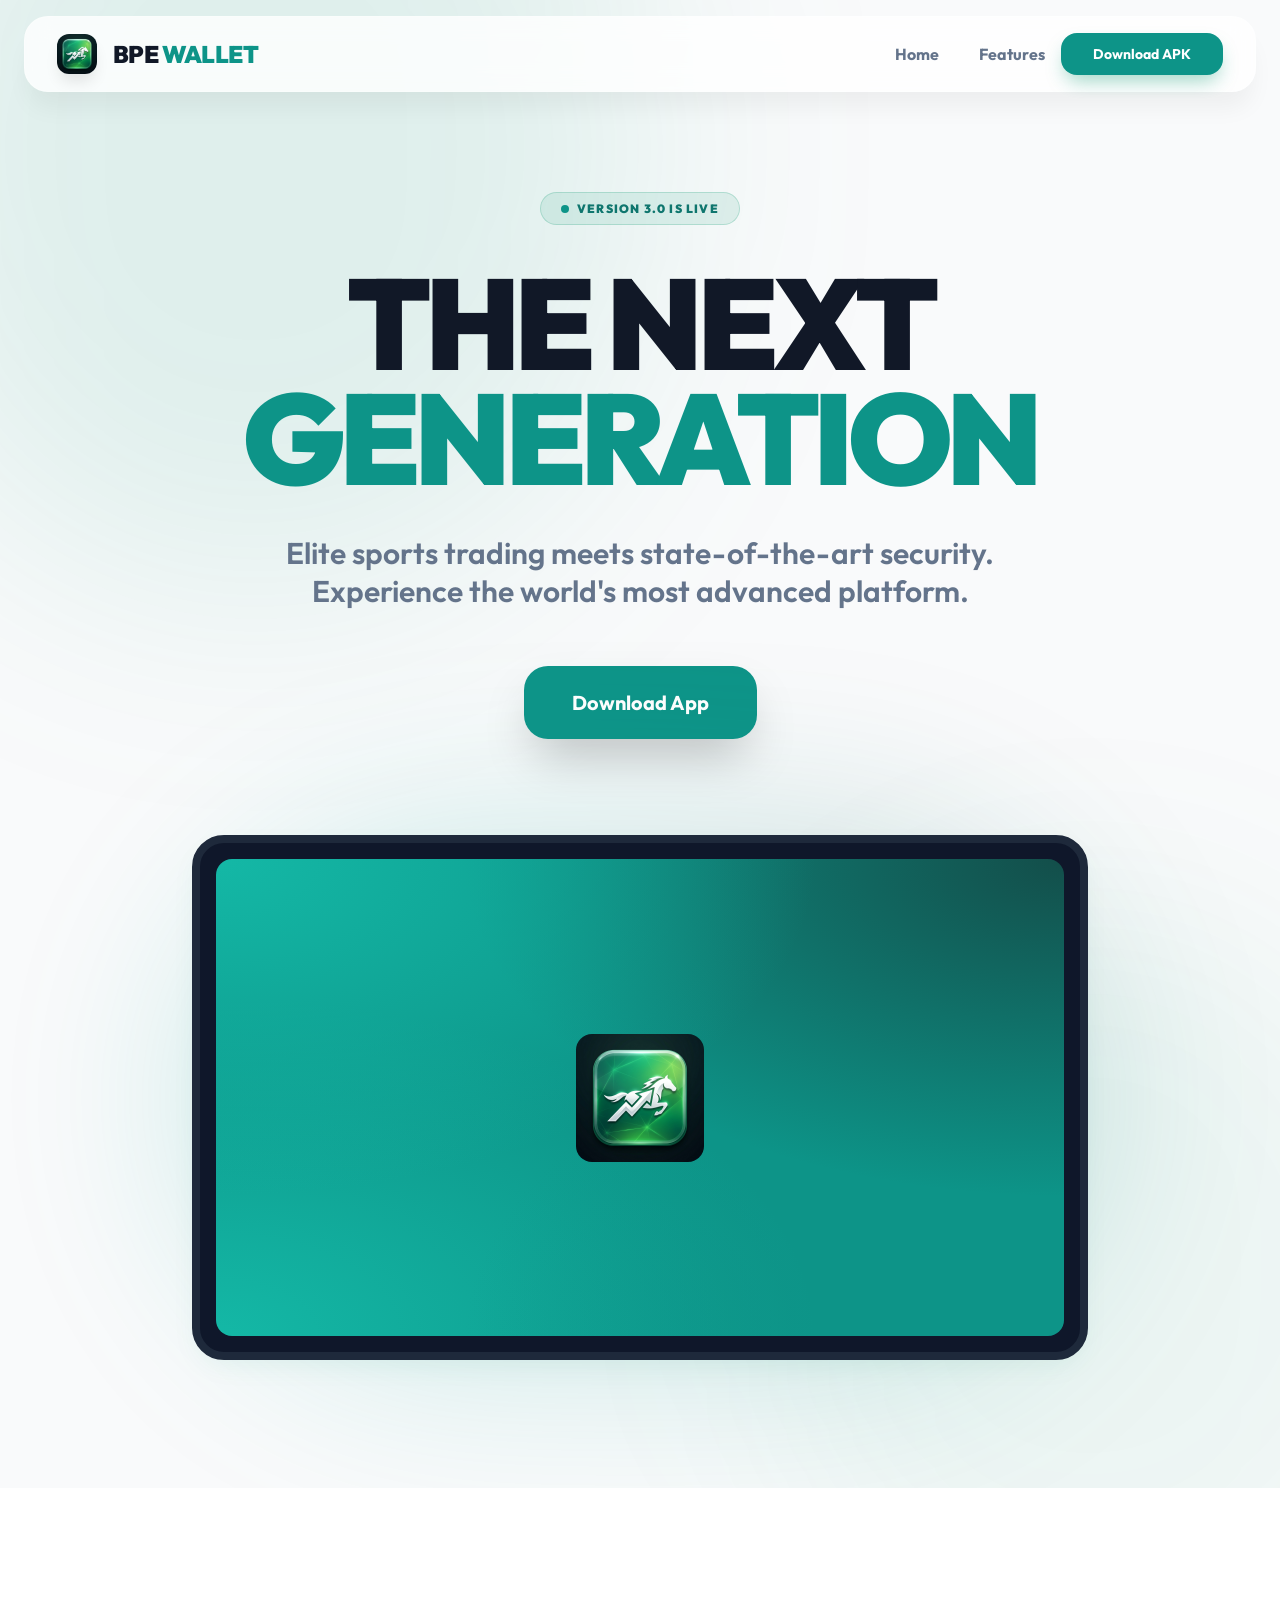
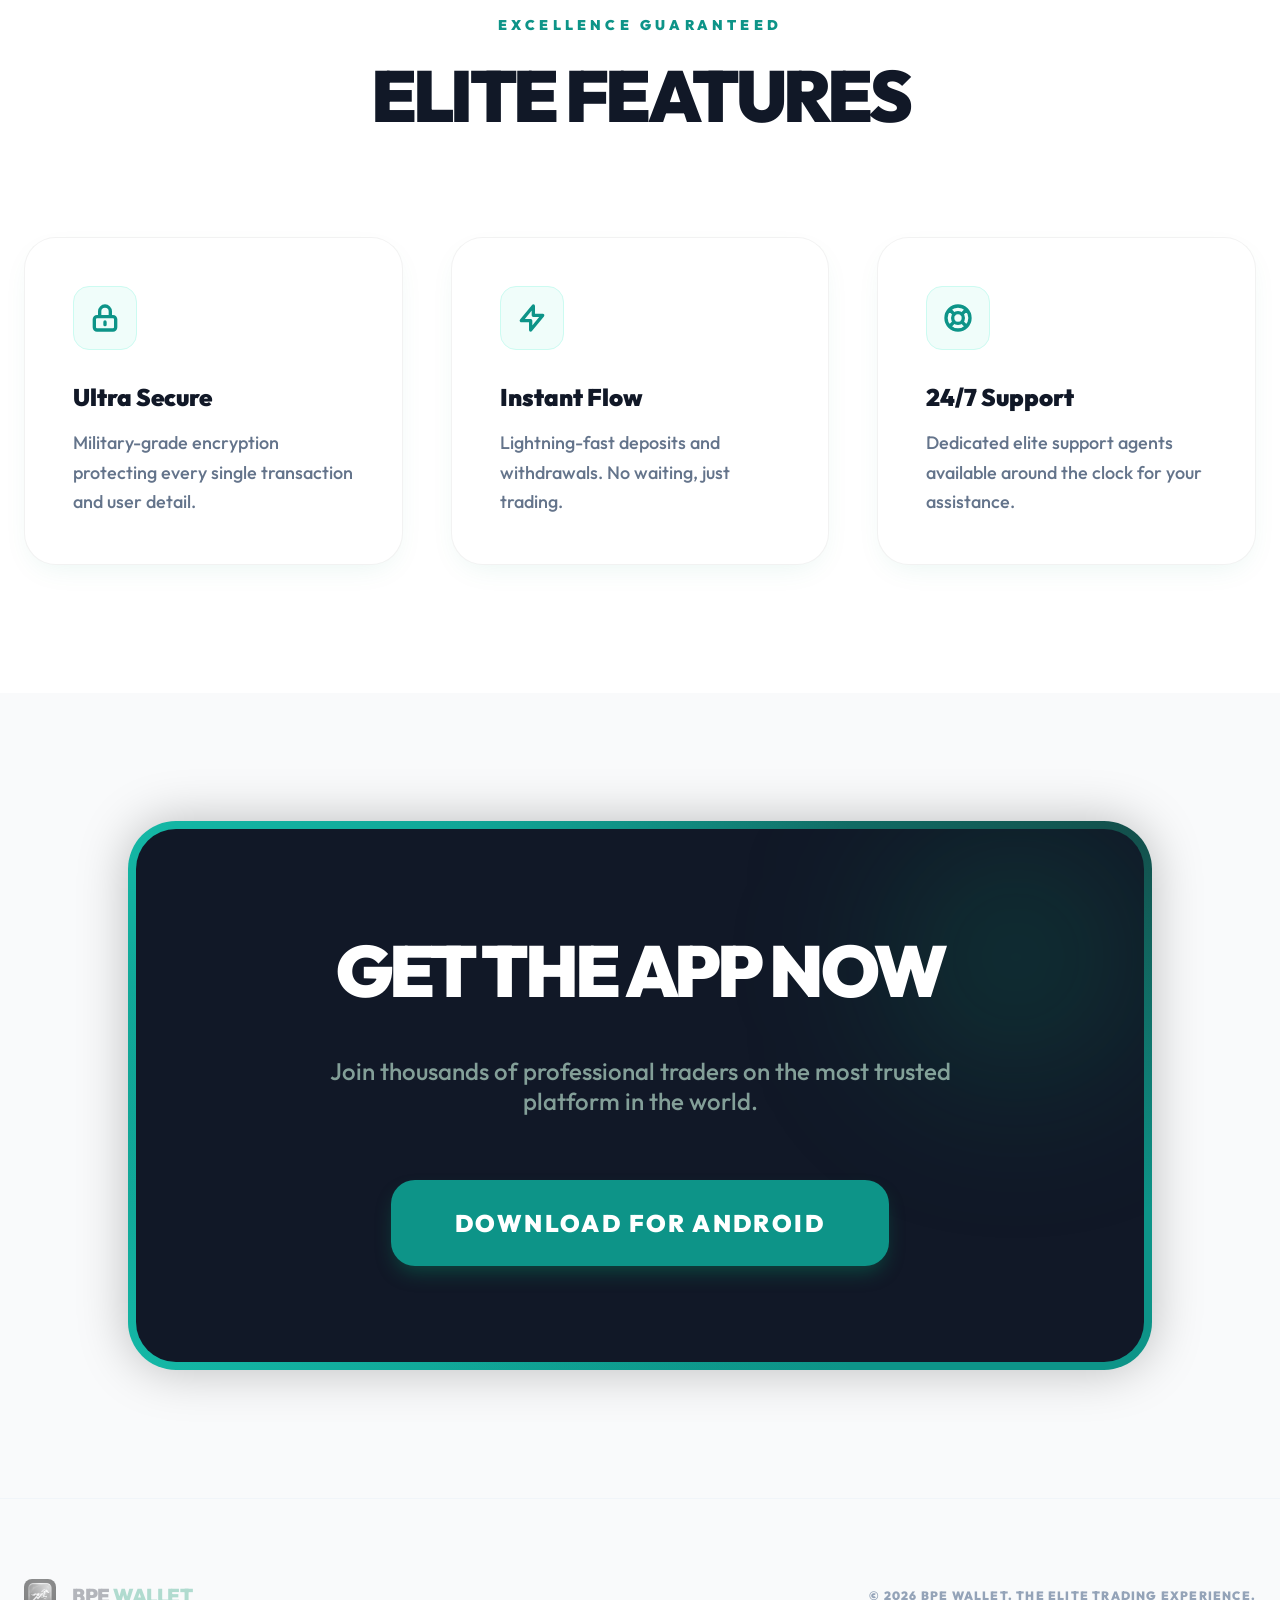
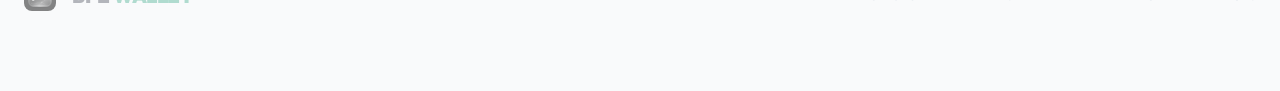
==== index.html @ 465c7e6d "Add files via upload" ====
<!DOCTYPE html>
<html lang="en">
<head>
  <meta charset="UTF-8">
  <meta name="viewport" content="width=device-width, initial-scale=1.0">
  <meta name="description" content="BPE Wallet - The world's most advanced sports trading and betting platform. Premium, secure, and lightning fast.">
  <title>BPE Wallet | Elite Sports Trading</title>
  <link href="https://fonts.googleapis.com/css2?family=Outfit:wght@300;400;500;600;700;800;900&display=swap" rel="stylesheet">
  <link rel="stylesheet" href="styles.css">
</head>
<body>
  <!-- Scripts -->
  <script>
    const APP_CONFIG = {
      name: "BPE Wallet",
      apkUrl: "" // I will add the new APK URL here once you provide it
    };

    function updateDownloadLinks() {
      const downloadButtons = document.querySelectorAll('.apk-download-btn');
      downloadButtons.forEach(btn => {
        btn.href = APP_CONFIG.apkUrl;
      });
    }

    window.addEventListener('DOMContentLoaded', updateDownloadLinks);
  </script>

  <!-- NAVIGATION -->
  <header class="header">
    <div class="container">
      <div class="nav-bar glass">
        <div class="logo-group">
          <img src="betpro_app_icon.png" alt="Logo" class="nav-logo">
          <span class="nav-title">BPE <span class="text-emerald">Wallet</span></span>
        </div>
        <div class="nav-right">
          <nav class="nav-links">
            <a href="#home">Home</a>
            <a href="#features">Features</a>
          </nav>
          <a href="#download" class="apk-download-btn btn-emerald btn-small">Download APK</a>
        </div>
      </div>
    </div>
  </header>

  <!-- HERO SECTION -->
  <section id="home" class="hero">
    <div class="hero-bg-blur top-left"></div>
    <div class="hero-bg-blur bottom-right"></div>

    <div class="container text-center hero-content">
      <div class="badge animate-bounce">
        <span class="badge-dot"></span>
        <span>Version 3.0 is Live</span>
      </div>

      <h1 class="hero-title">
        THE NEXT <br />
        <span class="text-emerald">GENERATION</span>
      </h1>

      <p class="hero-subtitle">
        Elite sports trading meets state-of-the-art security. Experience the world's most advanced platform.
      </p>

      <div class="hero-actions">
        <a href="#download" class="apk-download-btn btn-emerald btn-large">
          Download App
        </a>
      </div>

      <!-- App Mockup Preview -->
      <div class="app-mockup">
        <div class="mesh-gradient mockup-glow animate-pulse-slow"></div>
        <div class="premium-card mockup-card">
          <div class="mockup-screen mesh-gradient">
            <img src="betpro_app_icon.png" class="mockup-logo animate-pulse" alt="App Logo">
          </div>
        </div>
      </div>
    </div>
  </section>

  <!-- FEATURES SECTION -->
  <section id="features" class="features">
    <div class="container">
      <div class="text-center section-header">
        <h3 class="section-subtitle">Excellence Guaranteed</h3>
        <h2 class="section-title">ELITE FEATURES</h2>
      </div>

      <div class="features-grid">
        <div class="premium-card feature-card">
          <div class="feature-icon-wrapper">
            <svg class="feature-icon" fill="none" stroke="currentColor" viewBox="0 0 24 24">
              <path stroke-linecap="round" stroke-linejoin="round" stroke-width="2.5"
                d="M12 15v2m-6 4h12a2 2 0 002-2v-6a2 2 0 00-2-2H6a2 2 0 00-2 2v6a2 2 0 002 2zm10-10V7a4 4 0 00-8 0v4h8z" />
            </svg>
          </div>
          <h4 class="feature-title">Ultra Secure</h4>
          <p class="feature-desc">Military-grade encryption protecting every single transaction and user detail.</p>
        </div>

        <div class="premium-card feature-card">
          <div class="feature-icon-wrapper">
            <svg class="feature-icon" fill="none" stroke="currentColor" viewBox="0 0 24 24">
              <path stroke-linecap="round" stroke-linejoin="round" stroke-width="2.5" d="M13 10V3L4 14h7v7l9-11h-7z" />
            </svg>
          </div>
          <h4 class="feature-title">Instant Flow</h4>
          <p class="feature-desc">Lightning-fast deposits and withdrawals. No waiting, just trading.</p>
        </div>

        <div class="premium-card feature-card">
          <div class="feature-icon-wrapper">
            <svg class="feature-icon" fill="none" stroke="currentColor" viewBox="0 0 24 24">
              <path stroke-linecap="round" stroke-linejoin="round" stroke-width="2.5"
                d="M18.364 5.636l-3.536 3.536m0 5.656l3.536 3.536M9.172 9.172L5.636 5.636m3.536 9.192l-3.536 3.536M21 12a9 9 0 11-18 0 9 9 0 0118 0zm-5 0a4 4 0 11-8 0 4 4 0 018 0z" />
            </svg>
          </div>
          <h4 class="feature-title">24/7 Support</h4>
          <p class="feature-desc">Dedicated elite support agents available around the clock for your assistance.</p>
        </div>
      </div>
    </div>
  </section>

  <!-- DOWNLOAD SECTION -->
  <section id="download" class="download-section">
    <div class="download-container">
      <div class="mesh-gradient download-wrapper">
        <div class="download-content">
          <div class="download-glow"></div>
          <div class="relative z-10">
            <h2 class="download-title">GET THE APP NOW</h2>
            <p class="download-desc">
              Join thousands of professional traders on the most trusted platform in the world.
            </p>
            <a href="#" class="apk-download-btn btn-emerald btn-massive">
              Download for Android
            </a>
          </div>
        </div>
      </div>
    </div>
  </section>

  <!-- FOOTER -->
  <footer class="footer">
    <div class="container footer-content">
      <div class="footer-logo">
        <img src="betpro_app_icon.png" alt="Logo" class="footer-icon">
        <span class="footer-title">BPE <span class="text-emerald-muted">Wallet</span></span>
      </div>
      <div class="footer-copyright">
        © 2026 BPE WALLET. THE ELITE TRADING EXPERIENCE.
      </div>
    </div>
  </footer>
</body>
</html>
---- styles.css ----
:root {
  --emerald-50: #f0fdfa;
  --emerald-100: #ccfbf1;
  --emerald-500: #14b8a6;
  --emerald-600: #0d9488;
  --emerald-700: #0f766e;
  --emerald-800: #115e59;
  --emerald-900: #134e4a;
  --surface: #F9FAFB;
  --dark: #111827;
  --slate-100: #f1f5f9;
  --slate-400: #94a3b8;
  --slate-500: #64748b;
  --slate-800: #1e293b;
  --slate-900: #0f172a;
}

* {
  margin: 0;
  padding: 0;
  box-sizing: border-box;
}

body {
  font-family: 'Outfit', sans-serif;
  background-color: var(--surface);
  color: var(--dark);
  -webkit-font-smoothing: antialiased;
  scroll-behavior: smooth;
}

body::selection {
  background-color: var(--emerald-600);
  color: white;
}

a {
  text-decoration: none;
  color: inherit;
}

/* Utilities */
.text-center { text-align: center; }
.text-emerald { color: var(--emerald-600); }
.text-emerald-muted { color: rgba(5, 150, 105, 0.3); }
.relative { position: relative; }
.z-10 { z-index: 10; }

.container {
  max-width: 1280px;
  margin-left: auto;
  margin-right: auto;
  padding-left: 1.5rem;
  padding-right: 1.5rem;
}

/* Gradients and Effects */
.mesh-gradient {
  background-color: var(--emerald-600);
  background-image:
    radial-gradient(at 0% 0%, var(--emerald-500) 0px, transparent 50%),
    radial-gradient(at 100% 0%, var(--emerald-900) 0px, transparent 50%),
    radial-gradient(at 100% 100%, var(--emerald-600) 0px, transparent 50%),
    radial-gradient(at 0% 100%, var(--emerald-500) 0px, transparent 50%);
}

.premium-card {
  background: white;
  border: 1px solid rgba(0, 0, 0, 0.05);
  border-radius: 2rem;
  box-shadow: 0 10px 30px -10px rgba(5, 150, 105, 0.1);
  transition: all 0.4s cubic-bezier(0.4, 0, 0.2, 1);
}

.premium-card:hover {
  transform: translateY(-10px);
  box-shadow: 0 25px 50px -12px rgba(5, 150, 105, 0.2);
  border-color: rgba(5, 150, 105, 0.2);
}

.btn-emerald {
  display: inline-block;
  background: var(--emerald-600);
  color: white !important;
  box-shadow: 0 10px 20px -5px rgba(5, 150, 105, 0.4);
  transition: all 0.3s ease;
  font-weight: 700;
  text-align: center;
}

.btn-emerald:hover {
  background: var(--emerald-700);
  transform: scale(1.05);
  box-shadow: 0 15px 30px -5px rgba(5, 150, 105, 0.5);
}

.glass {
  background: rgba(255, 255, 255, 0.8);
  backdrop-filter: blur(12px);
  -webkit-backdrop-filter: blur(12px);
}

/* Animations */
@keyframes pulse-slow {
  0%, 100% { transform: scale(1); opacity: 1; }
  50% { transform: scale(1.05); opacity: 0.8; }
}

@keyframes pulse {
  0%, 100% { opacity: 1; }
  50% { opacity: 0.5; }
}

@keyframes bounce {
  0%, 100% { transform: translateY(-25%); animation-timing-function: cubic-bezier(0.8,0,1,1); }
  50% { transform: none; animation-timing-function: cubic-bezier(0,0,0.2,1); }
}

.animate-pulse-slow { animation: pulse-slow 4s infinite ease-in-out; }
.animate-pulse { animation: pulse 2s cubic-bezier(0.4, 0, 0.6, 1) infinite; }
.animate-bounce { animation: bounce 1s infinite; }

/* Navigation */
.header {
  position: fixed;
  width: 100%;
  top: 0;
  z-index: 50;
  transition: all 0.3s;
  padding-top: 1rem;
  padding-bottom: 1rem;
}

.nav-bar {
  border: 1px solid rgba(255, 255, 255, 0.2);
  border-radius: 1.5rem;
  padding: 1rem 2rem;
  display: flex;
  justify-content: space-between;
  align-items: center;
  box-shadow: 0 20px 25px -5px rgba(0, 0, 0, 0.05), 0 8px 10px -6px rgba(0, 0, 0, 0.01);
}

.logo-group {
  display: flex;
  align-items: center;
  gap: 1rem;
}

.nav-logo {
  width: 2.5rem;
  height: 2.5rem;
  border-radius: 0.75rem;
  box-shadow: 0 10px 15px -3px rgba(0, 0, 0, 0.1);
}

.nav-title {
  font-size: 1.25rem;
  font-weight: 900;
  letter-spacing: -0.025em;
  text-transform: uppercase;
}
@media (min-width: 768px) {
  .nav-title { font-size: 1.5rem; }
}

.nav-right {
  display: flex;
  align-items: center;
  gap: 1rem;
}

.nav-links {
  display: none;
  align-items: center;
  gap: 2.5rem;
  font-weight: 700;
  color: var(--slate-500);
}

@media (min-width: 768px) {
  .nav-links { display: flex; }
}

.nav-links a {
  transition: color 0.2s;
}

.nav-links a:hover {
  color: var(--emerald-600);
}

.btn-small {
  padding: 0.5rem 1rem;
  border-radius: 0.75rem;
  font-size: 0.75rem;
}
@media (min-width: 768px) {
  .btn-small {
    padding: 0.75rem 2rem;
    border-radius: 1rem;
    font-size: 0.875rem;
  }
}

/* Hero Section */
.hero {
  position: relative;
  padding-top: 8rem;
  padding-bottom: 4rem;
  padding-left: 1rem;
  padding-right: 1rem;
  overflow: hidden;
}
@media (min-width: 768px) {
  .hero {
    padding-top: 12rem;
    padding-bottom: 8rem;
    padding-left: 1.5rem;
    padding-right: 1.5rem;
  }
}

.hero-bg-blur {
  position: absolute;
  border-radius: 9999px;
  z-index: 1;
}

.hero-bg-blur.top-left {
  top: -20%;
  left: -10%;
  width: 60%;
  height: 60%;
  background-color: rgba(5, 150, 105, 0.1);
  filter: blur(120px);
}

.hero-bg-blur.bottom-right {
  bottom: -10%;
  right: -10%;
  width: 50%;
  height: 50%;
  background-color: rgba(5, 150, 105, 0.05);
  filter: blur(100px);
}

.hero-content {
  position: relative;
  z-index: 10;
  max-width: 72rem;
}

.badge {
  display: inline-flex;
  align-items: center;
  gap: 0.5rem;
  padding: 0.5rem 1.25rem;
  border-radius: 9999px;
  background-color: rgba(5, 150, 105, 0.1);
  border: 1px solid rgba(5, 150, 105, 0.2);
  color: var(--emerald-700);
  font-size: 0.75rem;
  font-weight: 900;
  letter-spacing: 0.1em;
  text-transform: uppercase;
  margin-bottom: 2.5rem;
}

.badge-dot {
  width: 0.5rem;
  height: 0.5rem;
  background-color: var(--emerald-600);
  border-radius: 9999px;
}

.hero-title {
  font-size: 2.75rem;
  line-height: 0.9;
  font-weight: 900;
  letter-spacing: -0.05em;
  margin-bottom: 2rem;
}

@media (min-width: 768px) {
  .hero-title { font-size: 6rem; margin-bottom: 2.5rem; }
}
@media (min-width: 1024px) {
  .hero-title { font-size: 8rem; }
}

.hero-subtitle {
  font-size: 1.25rem;
  margin-bottom: 3.5rem;
  color: var(--slate-500);
  font-weight: 600;
  max-width: 48rem;
  margin-left: auto;
  margin-right: auto;
  line-height: 1.25;
}

@media (min-width: 768px) {
  .hero-subtitle { font-size: 1.875rem; }
}

.hero-actions {
  display: flex;
  flex-direction: column;
  justify-content: center;
  align-items: center;
  gap: 1.5rem;
}

@media (min-width: 640px) {
  .hero-actions { flex-direction: row; }
}

.btn-large {
  padding: 1rem 2rem;
  border-radius: 1rem;
  font-size: 1.125rem;
  width: 100%;
  box-shadow: 0 25px 50px -12px rgba(0, 0, 0, 0.25);
}

@media (min-width: 640px) {
  .btn-large { width: auto; padding: 1.5rem 3rem; font-size: 1.25rem; border-radius: 1.5rem; }
}

/* App Mockup */
.app-mockup {
  margin-top: 6rem;
  position: relative;
  max-width: 56rem;
  margin-left: auto;
  margin-right: auto;
}

.mockup-glow {
  position: absolute;
  top: 0;
  right: 0;
  bottom: 0;
  left: 0;
  filter: blur(100px);
  opacity: 0.2;
  border-radius: 9999px;
}

.mockup-card {
  padding: 1rem;
  position: relative;
  background-color: var(--slate-900);
  overflow: hidden;
  border: 8px solid var(--slate-800);
}

.mockup-screen {
  aspect-ratio: 16 / 9;
  width: 100%;
  display: flex;
  align-items: center;
  justify-content: center;
  border-radius: 1rem;
}

.mockup-logo {
  width: 8rem;
  height: 8rem;
  border-radius: 1rem;
}

/* Features */
.features {
  padding-top: 8rem;
  padding-bottom: 8rem;
  background-color: white;
}

.section-header {
  margin-bottom: 6rem;
}

.section-subtitle {
  color: var(--emerald-600);
  font-weight: 900;
  letter-spacing: 0.3em;
  margin-bottom: 1rem;
  font-size: 0.875rem;
  text-transform: uppercase;
}

.section-title {
  font-size: 3rem;
  font-weight: 900;
  letter-spacing: -0.05em;
}

@media (min-width: 768px) {
  .section-title { font-size: 4.5rem; }
}

.features-grid {
  display: grid;
  gap: 3rem;
}

@media (min-width: 768px) {
  .features-grid { grid-template-columns: repeat(3, minmax(0, 1fr)); }
}

.feature-card {
  padding: 3rem;
  text-align: left;
}

.feature-icon-wrapper {
  width: 4rem;
  height: 4rem;
  background-color: var(--emerald-50);
  border-radius: 1rem;
  display: flex;
  align-items: center;
  justify-content: center;
  margin-bottom: 2rem;
  border: 1px solid var(--emerald-100);
}

.feature-icon {
  width: 2rem;
  height: 2rem;
  color: var(--emerald-600);
}

.feature-title {
  font-size: 1.5rem;
  font-weight: 900;
  margin-bottom: 1rem;
}

.feature-desc {
  color: var(--slate-500);
  font-size: 1.125rem;
  font-weight: 500;
  line-height: 1.625;
}

/* Download Section */
.download-section {
  padding-top: 8rem;
  padding-bottom: 8rem;
  padding-left: 1.5rem;
  padding-right: 1.5rem;
}

.download-container {
  max-width: 64rem;
  margin-left: auto;
  margin-right: auto;
}

.download-wrapper {
  padding: 0.25rem;
  border-radius: 3rem;
  box-shadow: 0 0 50px rgba(0, 0, 0, 0.25);
}

@media (min-width: 768px) {
  .download-wrapper { padding: 0.5rem; }
}

.download-content {
  background-color: var(--dark);
  border-radius: 1.5rem;
  padding: 2.5rem 1.5rem;
  text-align: center;
  overflow: hidden;
  position: relative;
}

@media (min-width: 768px) {
  .download-content { padding: 6rem; border-radius: 2.5rem; }
}

.download-glow {
  position: absolute;
  top: 0;
  right: 0;
  width: 16rem;
  height: 16rem;
  background-color: rgba(5, 150, 105, 0.2);
  filter: blur(80px);
  border-radius: 9999px;
}

.download-title {
  font-size: 2.25rem;
  font-weight: 900;
  color: white;
  margin-bottom: 2.5rem;
  letter-spacing: -0.05em;
}

@media (min-width: 768px) {
  .download-title { font-size: 4.5rem; }
}

.download-desc {
  color: rgba(209, 250, 229, 0.6);
  font-size: 1.25rem;
  margin-bottom: 4rem;
  font-weight: 500;
  max-width: 42rem;
  margin-left: auto;
  margin-right: auto;
}

@media (min-width: 768px) {
  .download-desc { font-size: 1.5rem; }
}

.btn-massive {
  padding: 1.25rem 2rem;
  border-radius: 1rem;
  font-size: 1.125rem;
  font-weight: 900;
  text-transform: uppercase;
  letter-spacing: 0.1em;
  display: block;
}
@media (min-width: 768px) {
  .btn-massive {
    padding: 1.75rem 4rem;
    border-radius: 1.5rem;
    font-size: 1.5rem;
    display: inline-block;
  }
}

/* Footer */
.footer {
  padding-top: 5rem;
  padding-bottom: 5rem;
  border-top: 1px solid var(--slate-100);
}

.footer-content {
  display: flex;
  flex-direction: column;
  justify-content: space-between;
  align-items: center;
  gap: 3rem;
}

@media (min-width: 768px) {
  .footer-content { flex-direction: row; }
}

.footer-logo {
  display: flex;
  align-items: center;
  gap: 1rem;
}

.footer-icon {
  width: 2rem;
  height: 2rem;
  opacity: 0.5;
  filter: grayscale(100%);
  transition: all 0.3s;
  border-radius: 0.5rem;
}

.footer-icon:hover {
  filter: grayscale(0%);
  opacity: 1;
}

.footer-title {
  font-size: 1.25rem;
  font-weight: 900;
  color: rgba(17, 24, 39, 0.3);
  text-transform: uppercase;
  letter-spacing: -0.025em;
}

.footer-copyright {
  color: var(--slate-400);
  font-size: 0.75rem;
  font-weight: 900;
  letter-spacing: 0.1em;
  text-transform: uppercase;
}
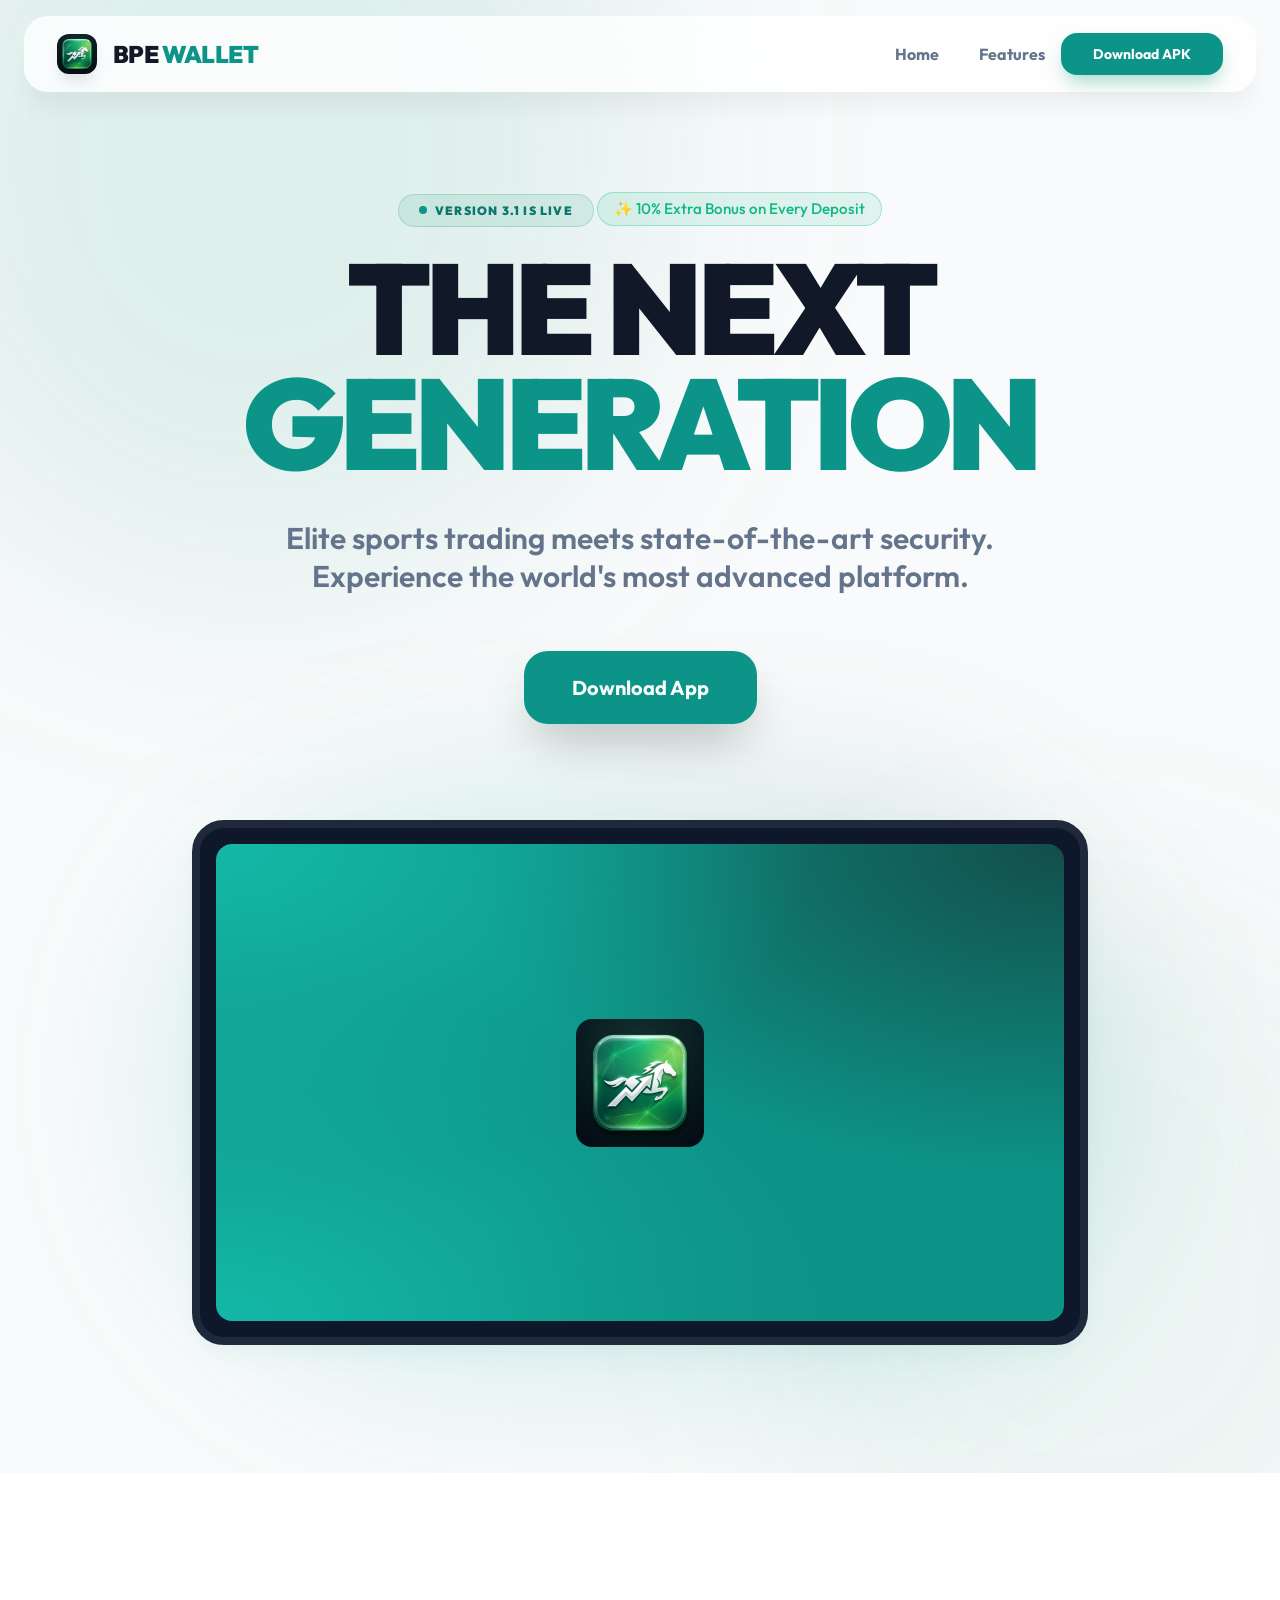
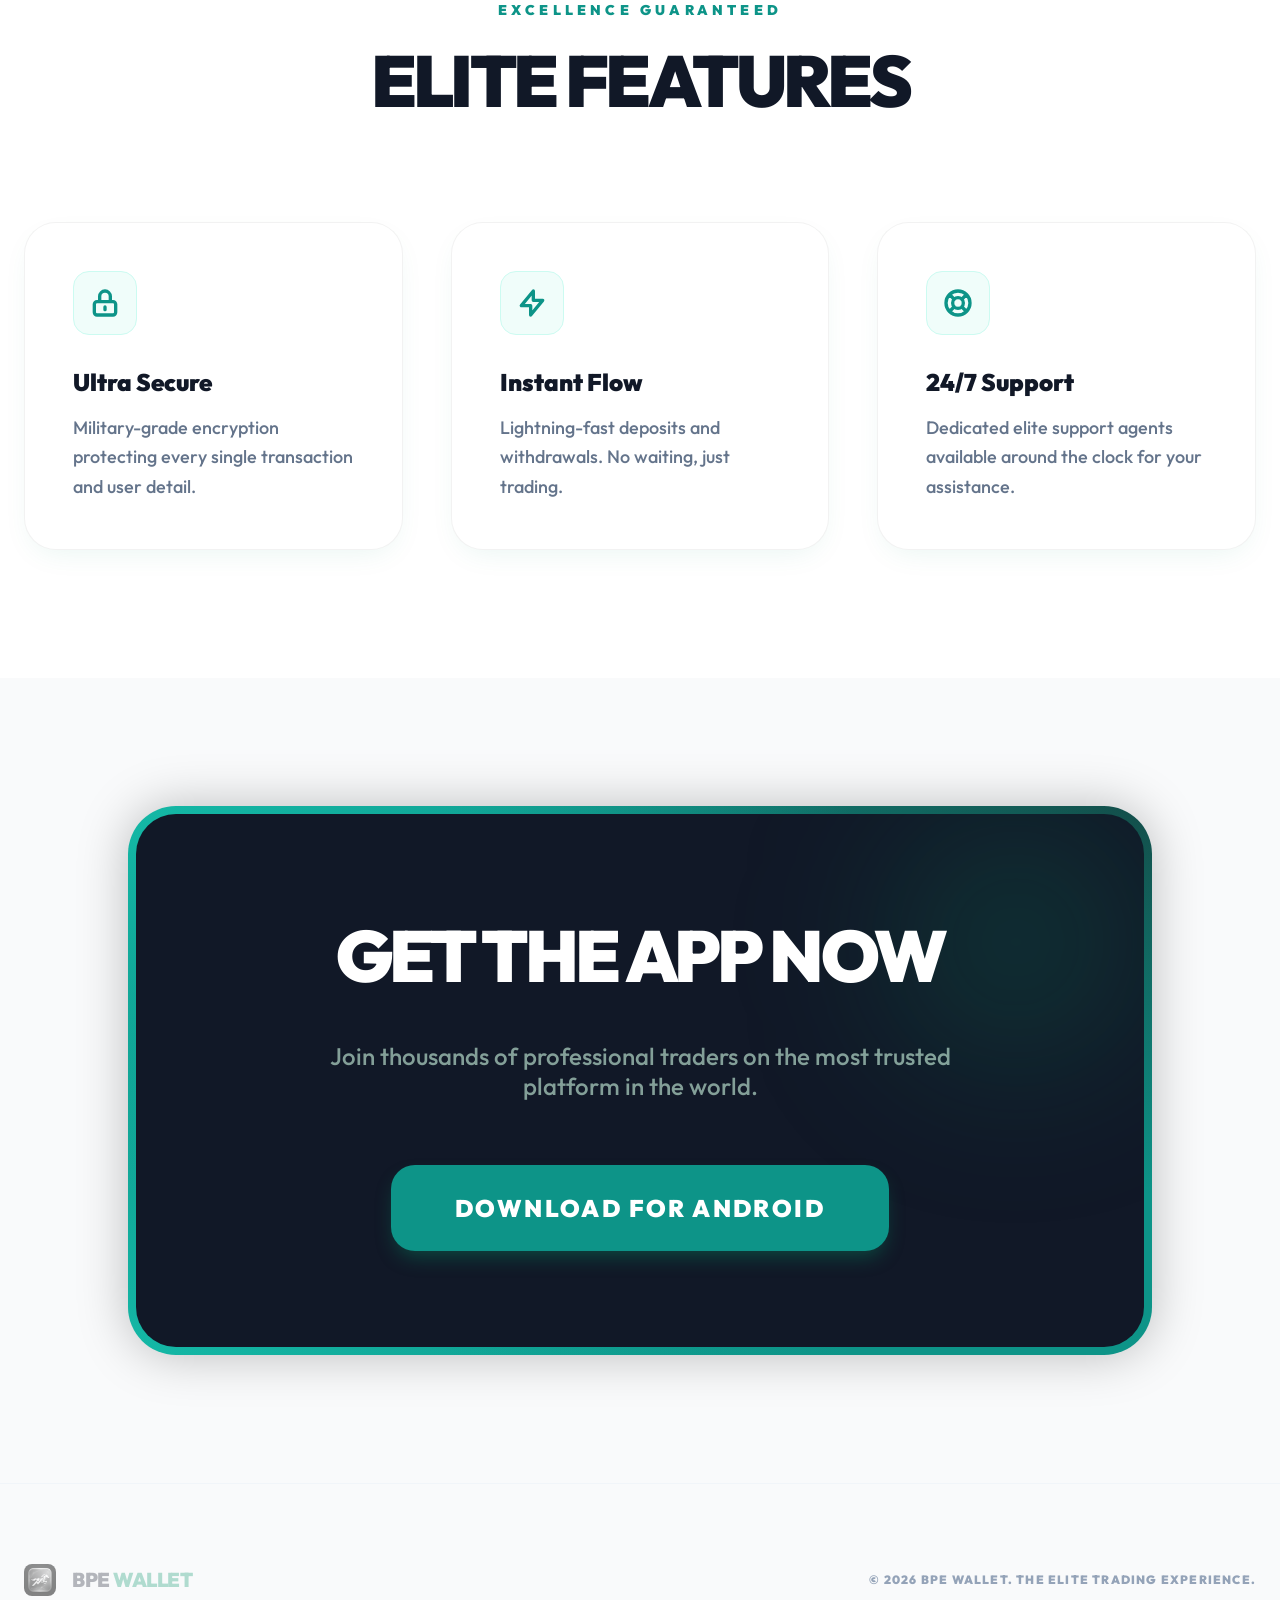
==== commit a46d1cf4: "Update version to 3.1 and add bonus badge" ====
--- a/index.html
+++ b/index.html
@@ -51,9 +51,12 @@
     <div class="hero-bg-blur bottom-right"></div>
 
     <div class="container text-center hero-content">
-      <div class="badge animate-bounce">
+      <div class="badge animate-bounce" style="margin-bottom: 0.75rem;">
         <span class="badge-dot"></span>
-        <span>Version 3.0 is Live</span>
+        <span>Version 3.1 is Live</span>
+      </div>
+      <div class="bonus-badge" style="display: inline-block; padding: 0.4rem 1rem; background: rgba(16, 185, 129, 0.1); border: 1px solid rgba(16, 185, 129, 0.3); border-radius: 20px; color: #10b981; font-weight: 500; font-size: 0.95rem; margin-bottom: 1.5rem; animation: pulse 2s infinite;">
+        ✨ 10% Extra Bonus on Every Deposit
       </div>
 
       <h1 class="hero-title">
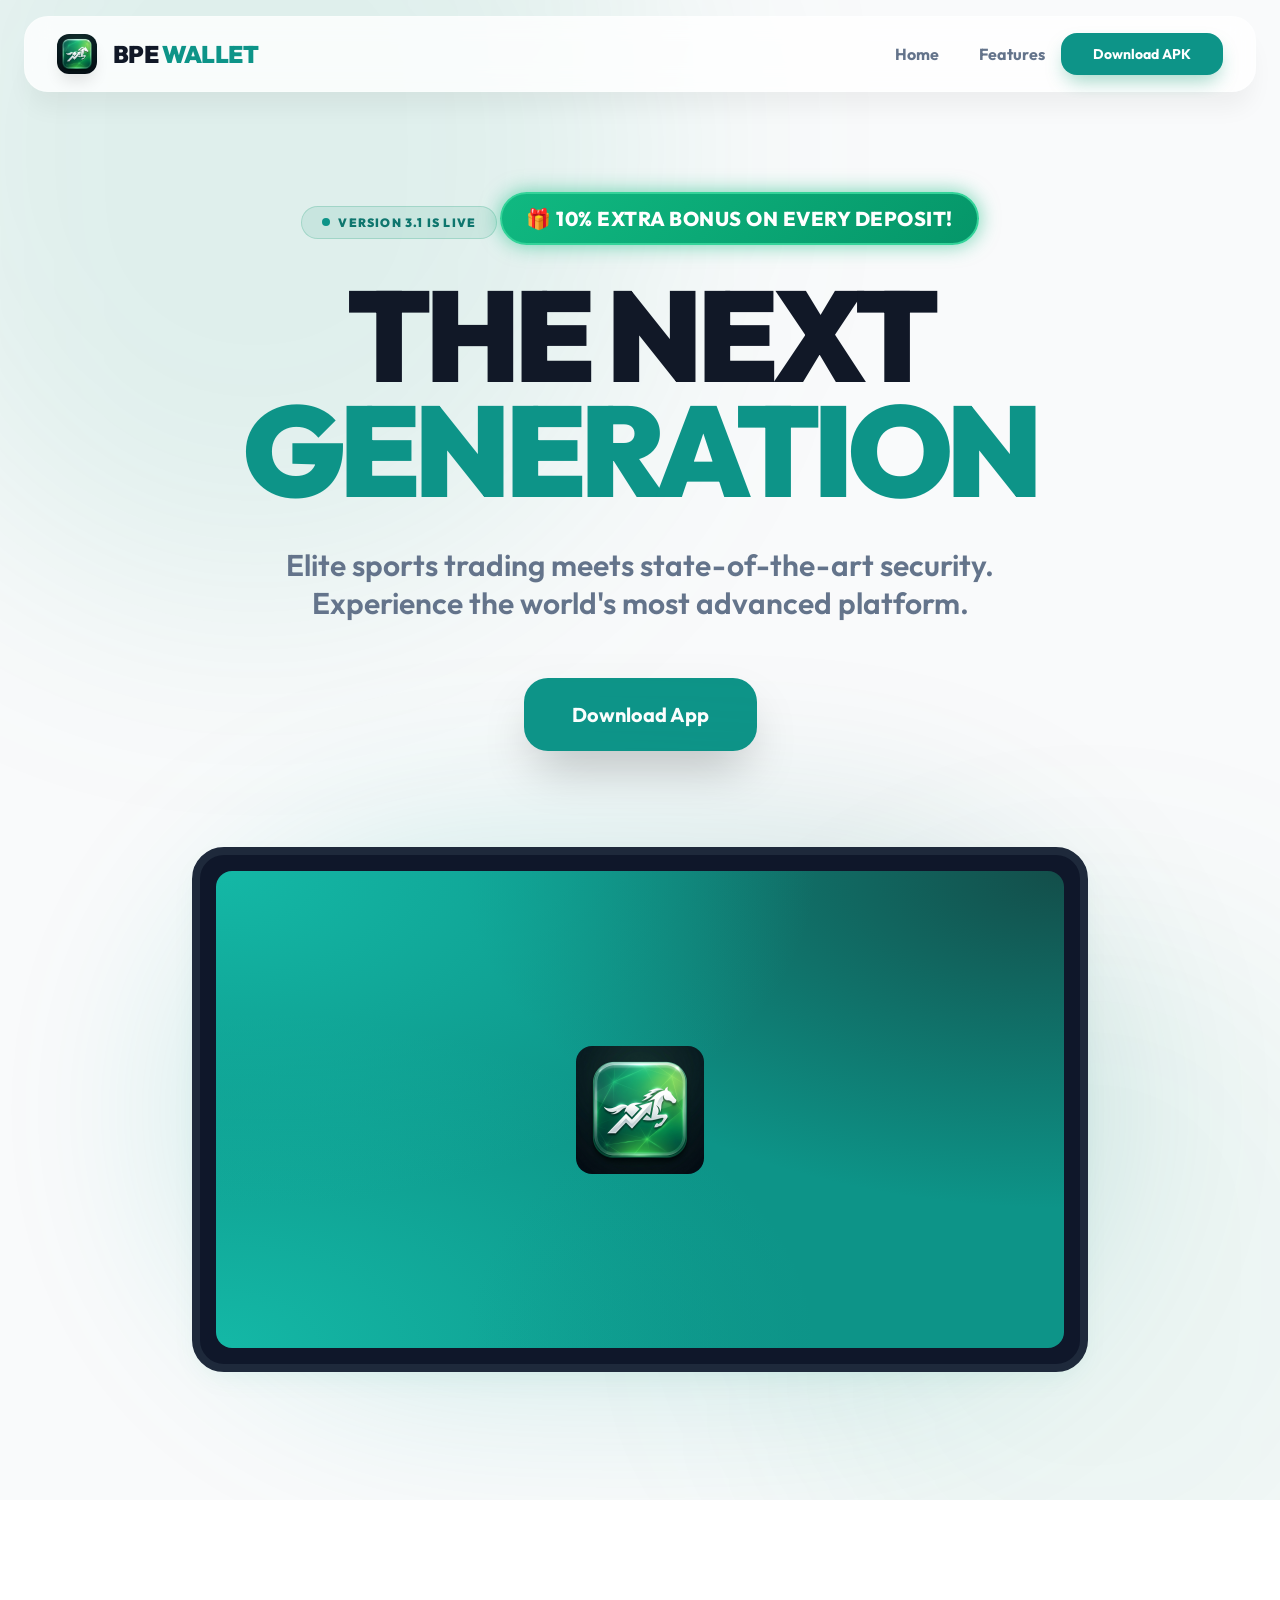
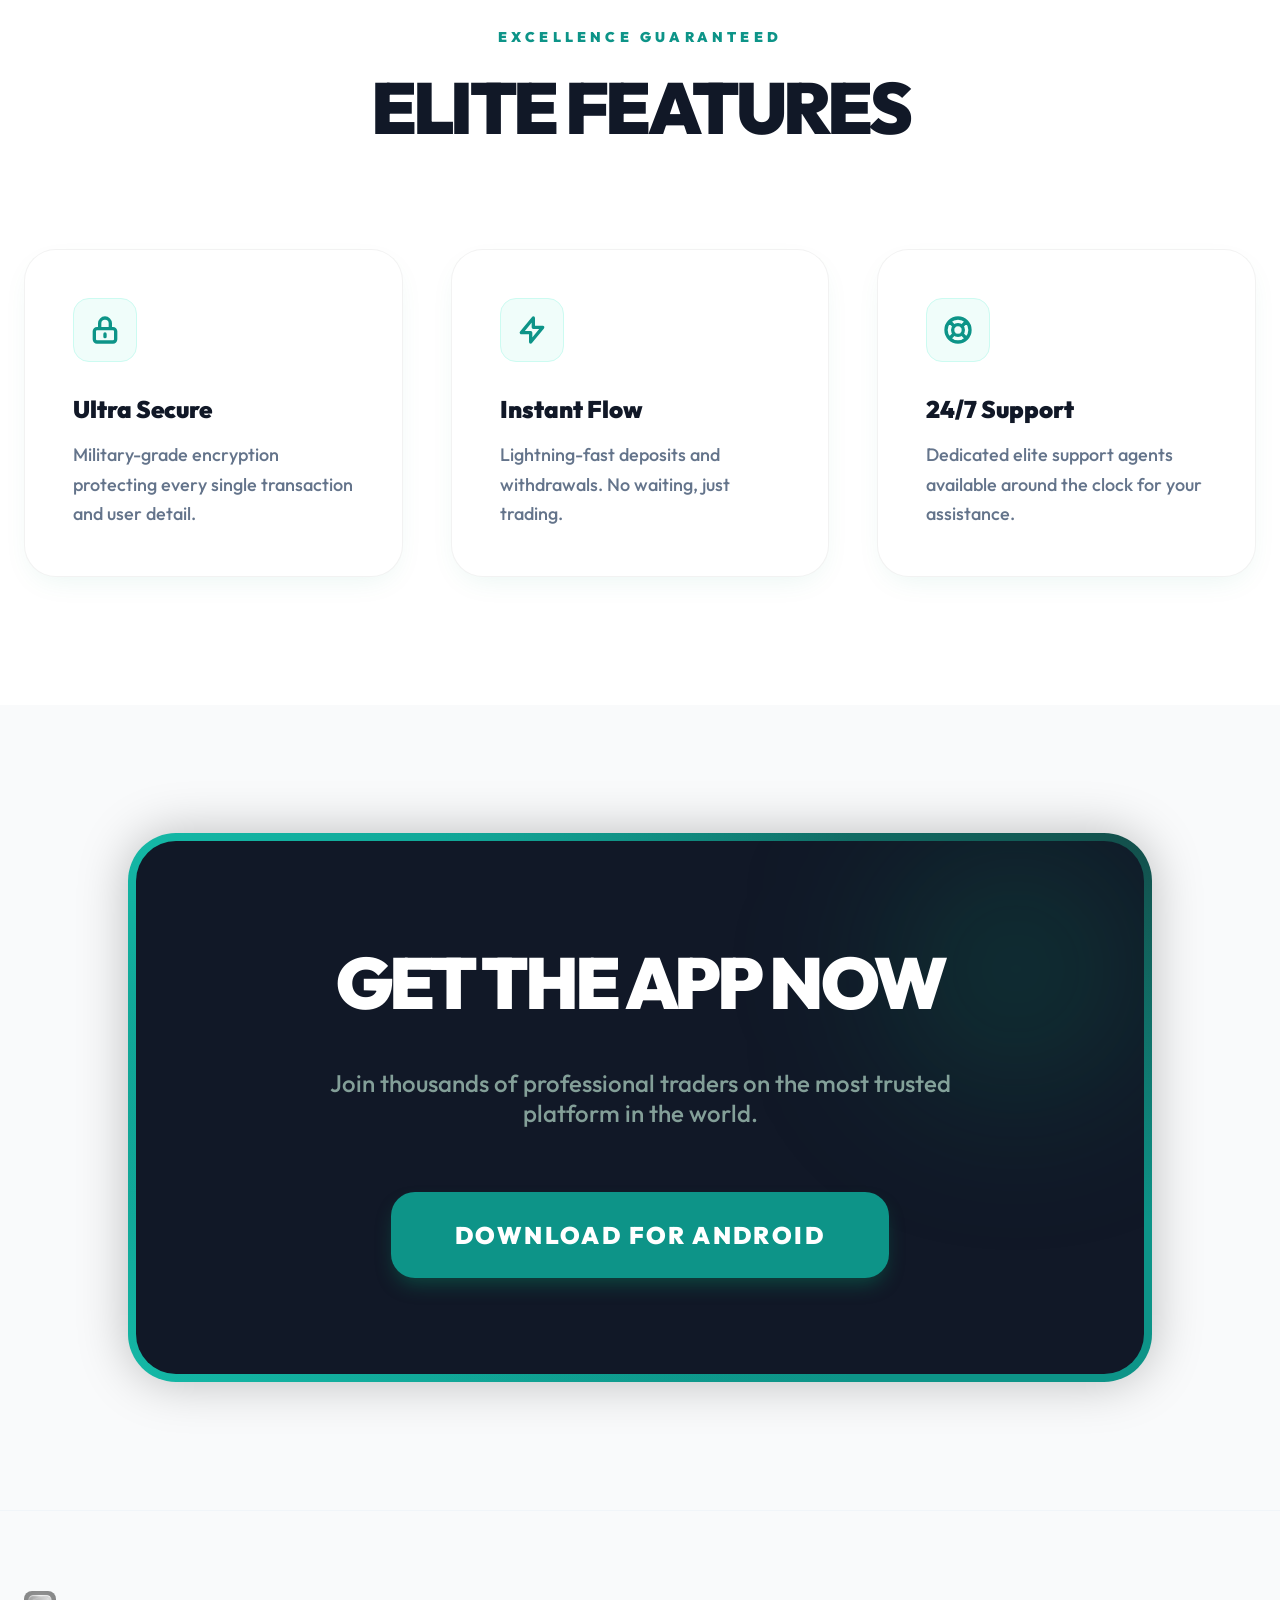
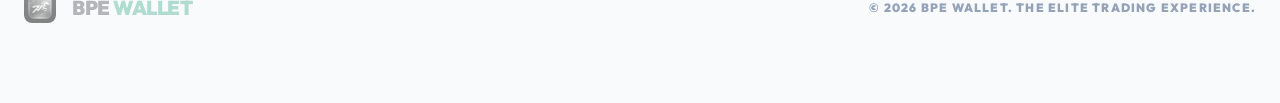
==== commit 53dfad39: "Make 10% bonus badge much more prominent" ====
--- a/index.html
+++ b/index.html
@@ -55,8 +55,8 @@
         <span class="badge-dot"></span>
         <span>Version 3.1 is Live</span>
       </div>
-      <div class="bonus-badge" style="display: inline-block; padding: 0.4rem 1rem; background: rgba(16, 185, 129, 0.1); border: 1px solid rgba(16, 185, 129, 0.3); border-radius: 20px; color: #10b981; font-weight: 500; font-size: 0.95rem; margin-bottom: 1.5rem; animation: pulse 2s infinite;">
-        ✨ 10% Extra Bonus on Every Deposit
+      <div class="bonus-badge" style="display: inline-block; padding: 0.75rem 1.5rem; background: linear-gradient(135deg, #10b981, #059669); border: 2px solid #34d399; box-shadow: 0 0 20px rgba(16, 185, 129, 0.6); border-radius: 30px; color: #ffffff; font-weight: 800; font-size: 1.25rem; letter-spacing: 0.5px; margin-bottom: 2rem; text-transform: uppercase; animation: pulse 1.5s infinite;">
+        🎁 10% Extra Bonus On Every Deposit!
       </div>
 
       <h1 class="hero-title">
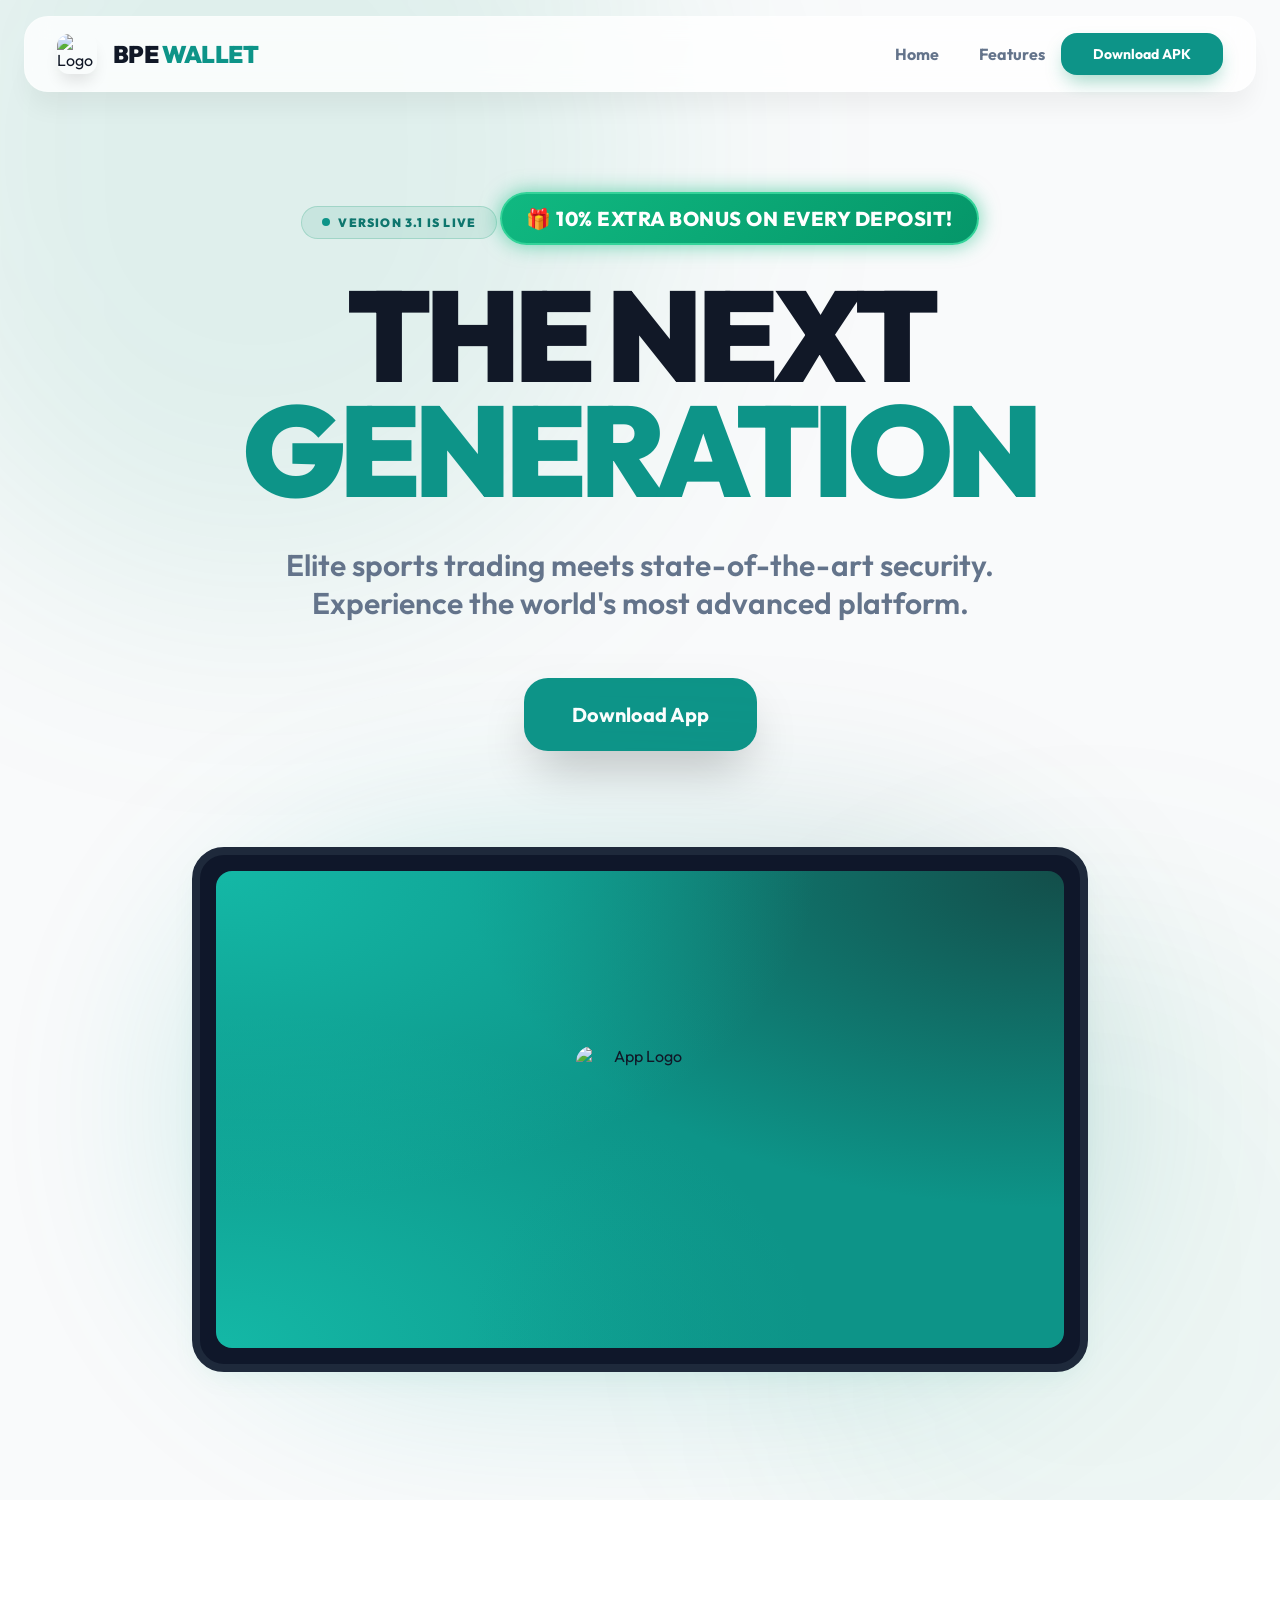
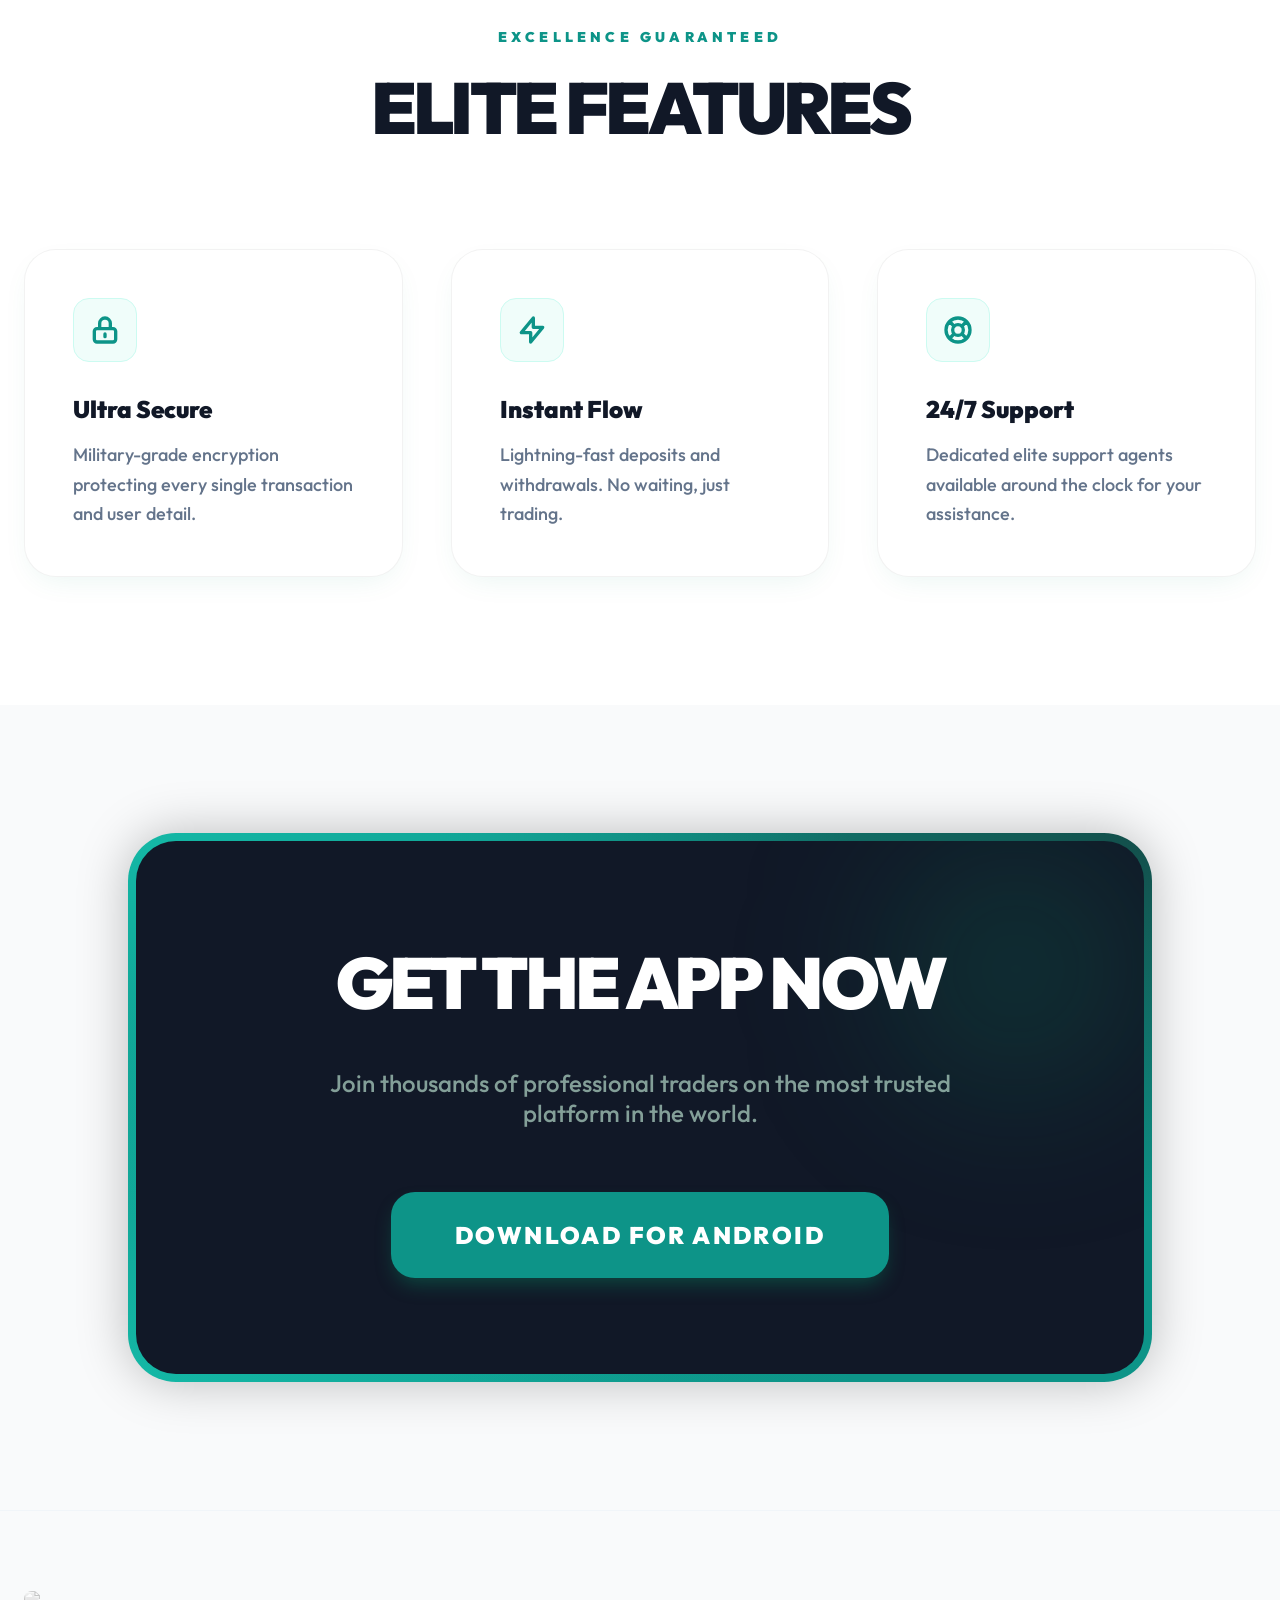
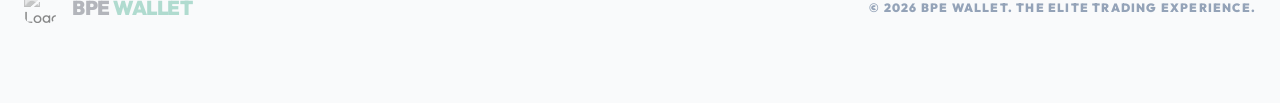
==== commit 9b370bad: "Update logo references to bpe_logo.png" ====
--- a/index.html
+++ b/index.html
@@ -31,7 +31,7 @@
     <div class="container">
       <div class="nav-bar glass">
         <div class="logo-group">
-          <img src="betpro_app_icon.png" alt="Logo" class="nav-logo">
+          <img src="bpe_logo.png" alt="Logo" class="nav-logo">
           <span class="nav-title">BPE <span class="text-emerald">Wallet</span></span>
         </div>
         <div class="nav-right">
@@ -79,7 +79,7 @@
         <div class="mesh-gradient mockup-glow animate-pulse-slow"></div>
         <div class="premium-card mockup-card">
           <div class="mockup-screen mesh-gradient">
-            <img src="betpro_app_icon.png" class="mockup-logo animate-pulse" alt="App Logo">
+            <img src="bpe_logo.png" class="mockup-logo animate-pulse" alt="App Logo">
           </div>
         </div>
       </div>
@@ -154,7 +154,7 @@
   <footer class="footer">
     <div class="container footer-content">
       <div class="footer-logo">
-        <img src="betpro_app_icon.png" alt="Logo" class="footer-icon">
+        <img src="bpe_logo.png" alt="Logo" class="footer-icon">
         <span class="footer-title">BPE <span class="text-emerald-muted">Wallet</span></span>
       </div>
       <div class="footer-copyright">
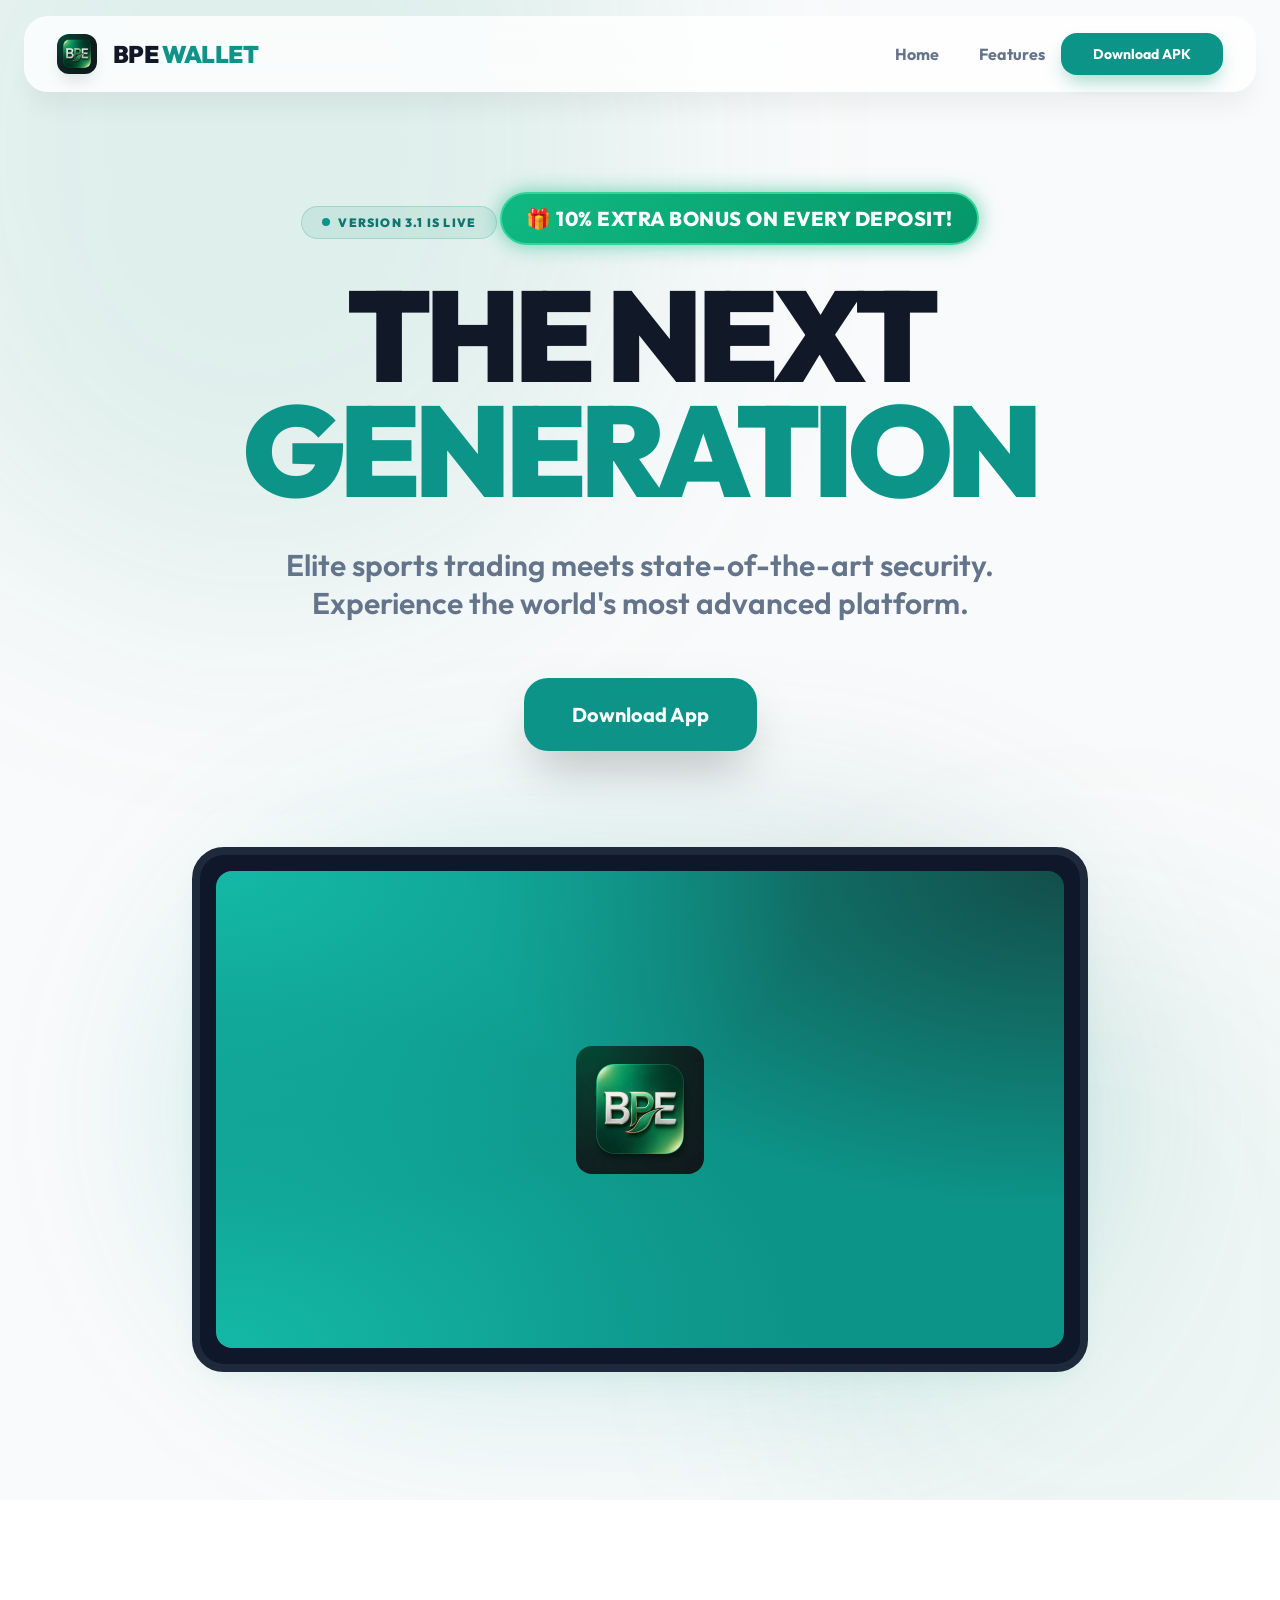
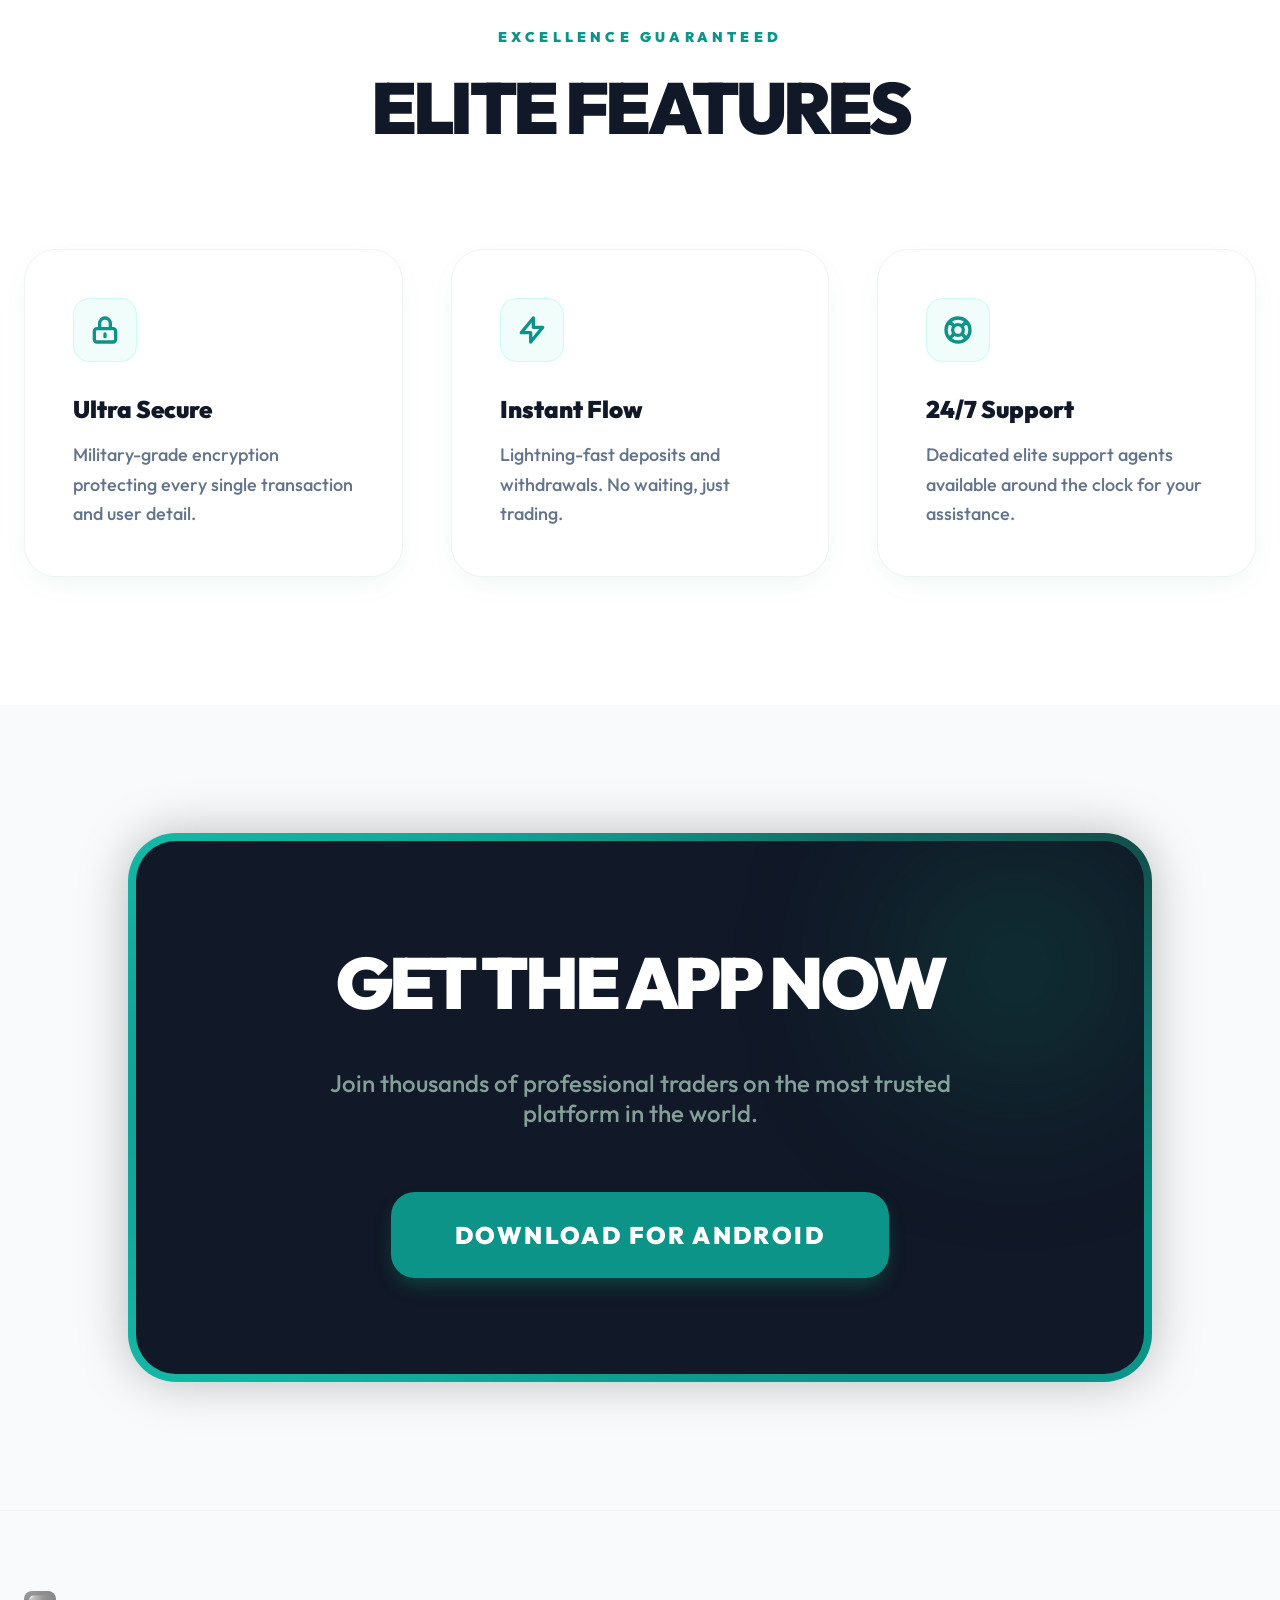
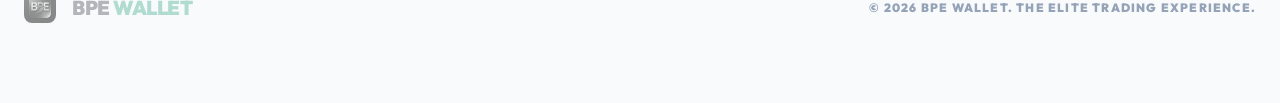
==== commit 90e6051a: "Configure auto-download for APK and add CustomerApp-new.apk" ====
--- a/index.html
+++ b/index.html
@@ -13,13 +13,16 @@
   <script>
     const APP_CONFIG = {
       name: "BPE Wallet",
-      apkUrl: "" // I will add the new APK URL here once you provide it
+      apkUrl: "CustomerApp-new.apk"
     };
 
     function updateDownloadLinks() {
       const downloadButtons = document.querySelectorAll('.apk-download-btn');
       downloadButtons.forEach(btn => {
         btn.href = APP_CONFIG.apkUrl;
+        if (APP_CONFIG.apkUrl) {
+          btn.setAttribute('download', '');
+        }
       });
     }
 
